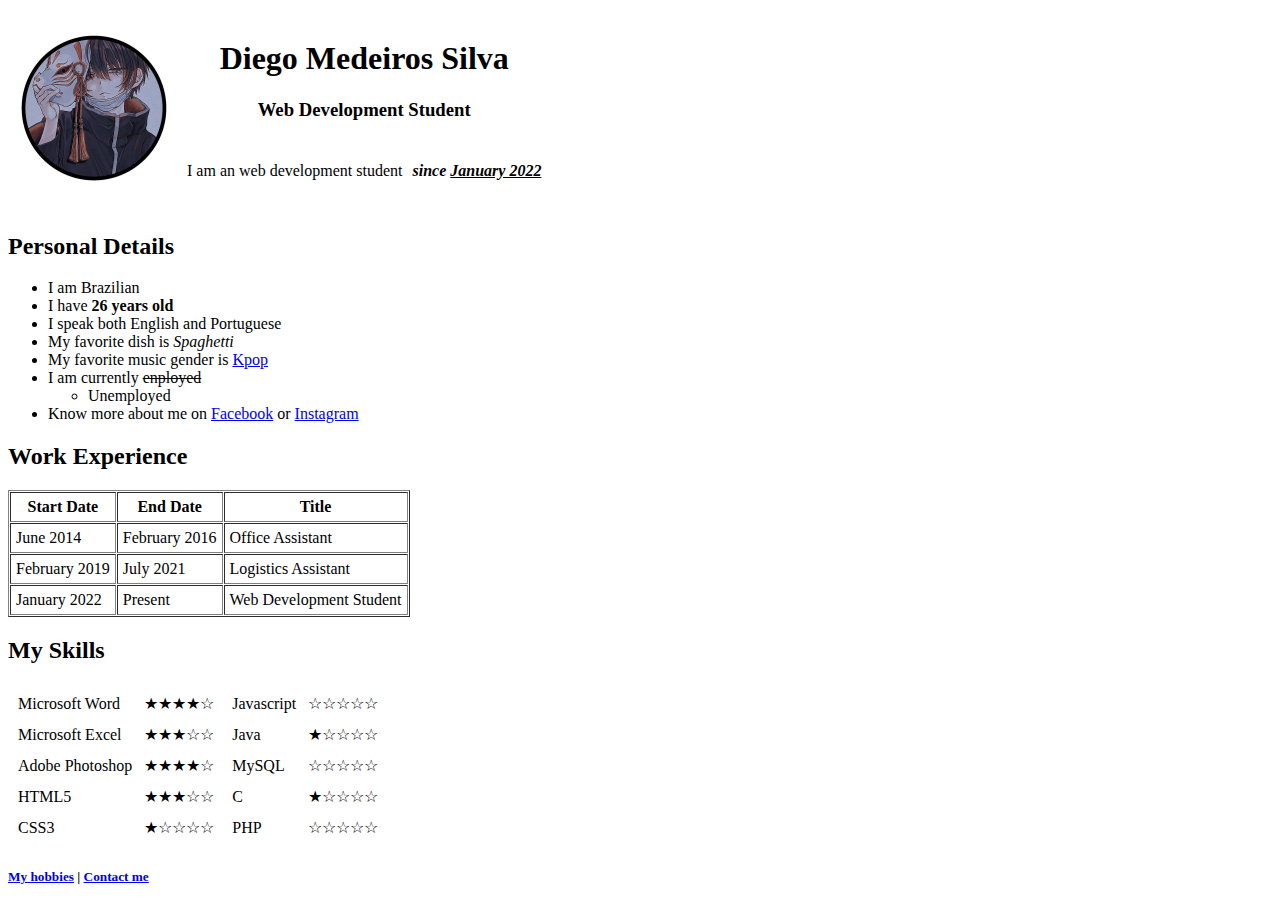
==== index.html @ 02acf8e6 "Add initial cv website files" ====
<!DOCTYPE html>
<html lang="en" dir="ltr">

<head>
  <meta charset="utf-8">
  <title>Diego's Personal Website</title>
  <link rel="icon" href="images/fire.ico">
</head>

<body>
  <table cellspacing="10">
    <tr align="center">
      <td><img src="images/anime-profile-picture.jpg" alt="Diego's Prifile picture" height="150" width="150"></td>
      <td>
        <h1>Diego Medeiros Silva</h1>
        <h3>Web Development Student</h3>
        <table cellpadding="4px">
          <tr>
            <td><p>I am an web development student</p></td>
            <td><p><strong><em> since <u>January 2022</u></em></strong></p></td>
          </tr>
        </table>
      </td>
    </tr>
  </table>
  <h2>Personal Details</h2>
  <ul>
    <li>I am Brazilian</li>
    <li>I have <strong>26 years old</strong></li>
    <li>I speak both English and Portuguese</li>
    <li>My favorite dish is <em>Spaghetti</em></li>
    <li>My favorite music gender is <a href="https://en.wikipedia.org/wiki/K-pop" title="Wikipedia article" target="_blank">Kpop</a></li>
    <li>I am currently <strike>enployed</strike></li>
    <ul>
      <li>Unemployed</li>
    </ul>
    <li>Know more about me on <a href="https://www.facebook.com/m.dieego/" title="My Facebook profile" target="_blank">Facebook</a> or <a href="https://www.instagram.com/diego.unq/" title="My Instagram profile" target="_blank">Instagram</a></li>
  </ul>
  <h2>Work Experience</h2>
  <table cellspacing="1" border="1" cellpadding="5px">
    <tr>
      <th>Start Date</th>
      <th>End Date</th>
      <th>Title</th>
    </tr>
    <tr>
      <td><time datetime="2014-06">June 2014</time></td>
      <td><time datetime="2016-02">February 2016</time></td>
      <td>Office Assistant</td>
    </tr>
    <tr>
      <td><time datetime="2019-02">February 2019</time></td>
      <td><time datetime="2021-07">July 2021</time></td>
      <td>Logistics Assistant</td>
    </tr>
    <tr>
      <td><time datetime="2022-01">January 2022</time></td>
      <td>Present</td>
      <td>Web Development Student</td>
    </tr>
  </table>
  <h2>My Skills</h2>
  <table>
    <tr>
      <td>
        <table cellpadding="5px">
          <tr>
            <td>Microsoft Word</td>
            <td>★★★★☆</td>
          </tr>
          <tr>
            <td>Microsoft Excel</td>
            <td>★★★☆☆</td>
          </tr>
          <tr>
            <td>Adobe Photoshop</td>
            <td>★★★★☆</td>
          </tr>
          <tr>
            <td>HTML5</td>
            <td>★★★☆☆</td>
          </tr>
          <tr>
            <td>CSS3</td>
            <td>★☆☆☆☆</td>
          </tr>
        </table>
      </td>
      <td>
        <table cellpadding="5px">
          <tr>
            <td>Javascript</td>
            <td>☆☆☆☆☆</td>
          </tr>
          <tr>
            <td>Java</td>
            <td>★☆☆☆☆</td>
          </tr>
          <tr>
            <td>MySQL</td>
            <td>☆☆☆☆☆</td>
          </tr>
          <tr>
            <td>C</td>
            <td>★☆☆☆☆</td>
          </tr>
          <tr>
            <td>PHP</td>
            <td>☆☆☆☆☆</td>
          </tr>
        </table>
      </td>
    </tr>
  </table>
  <h5><a href="my-hobbies.html" title="Hobbies" target="_blank">My hobbies</a> | <a href="contact-me.html" title="Contact me" target="_blank">Contact me</a></h5>
</body>

</html>
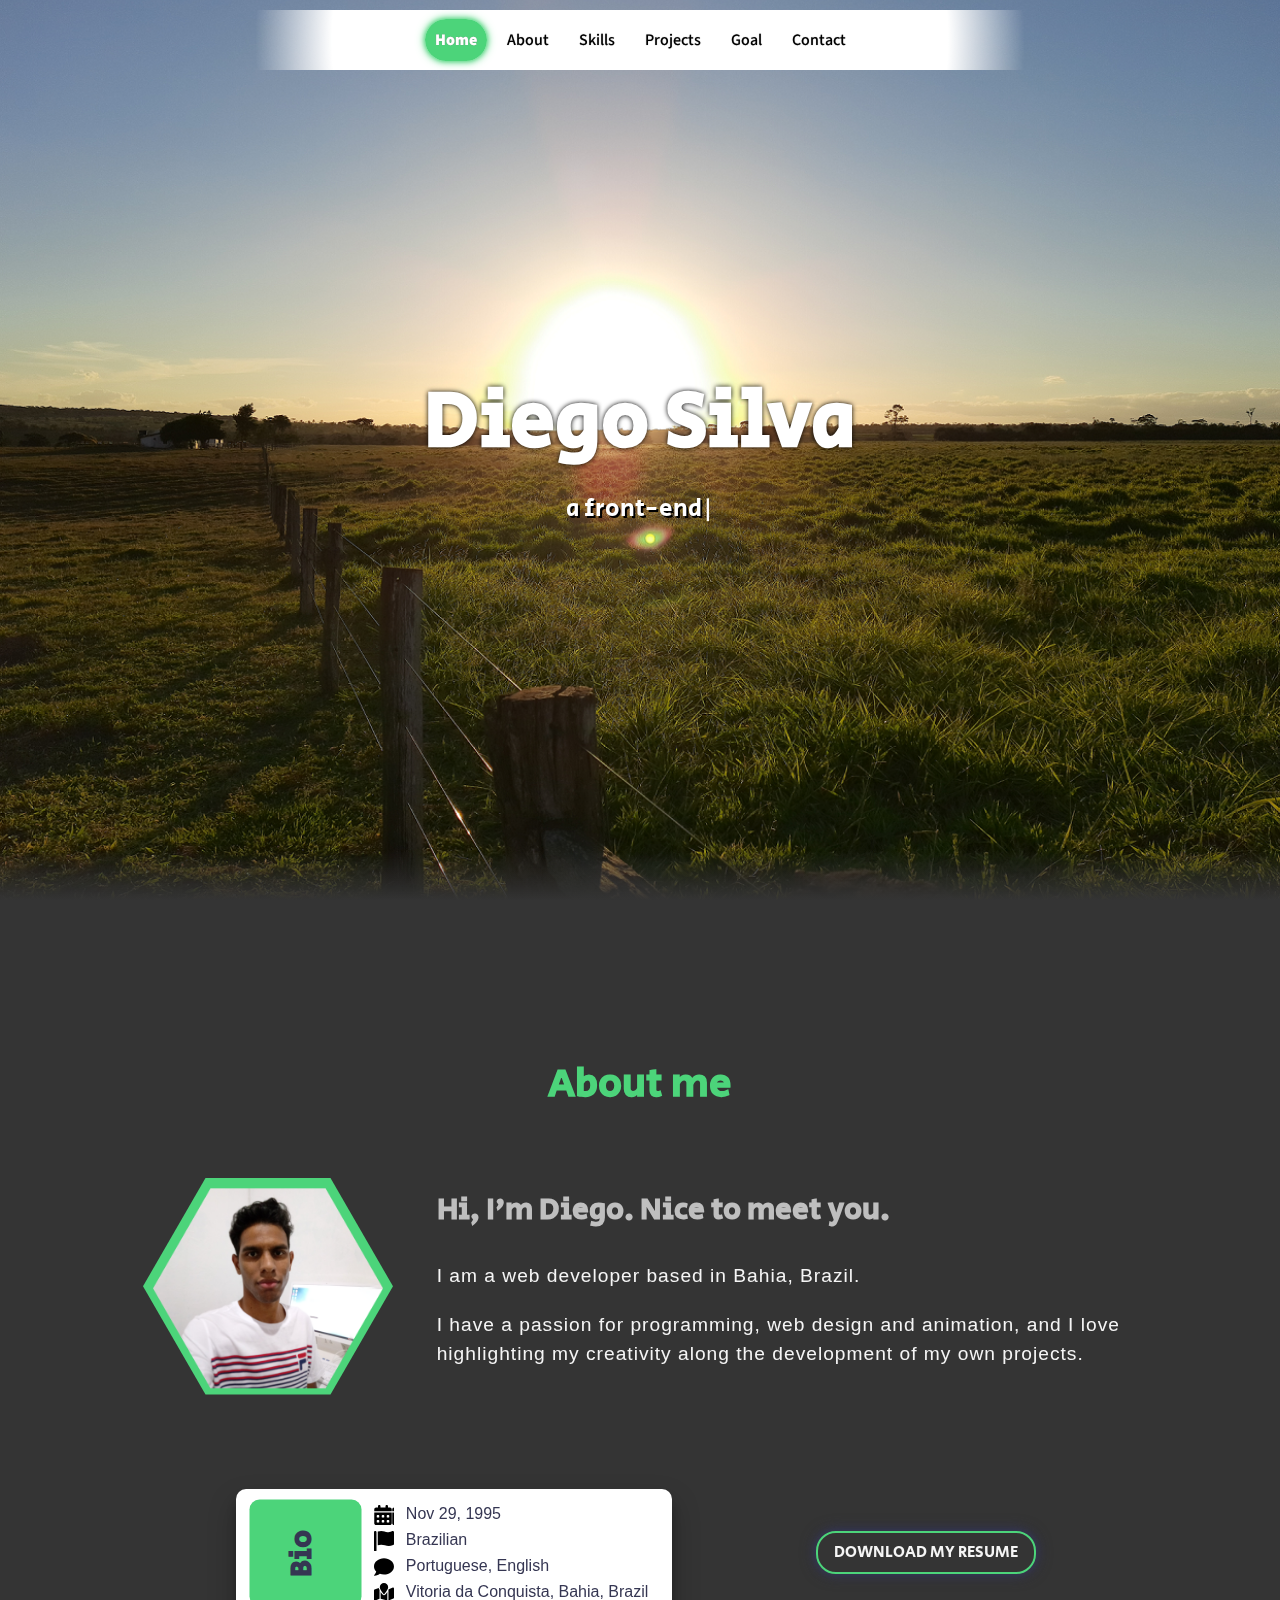
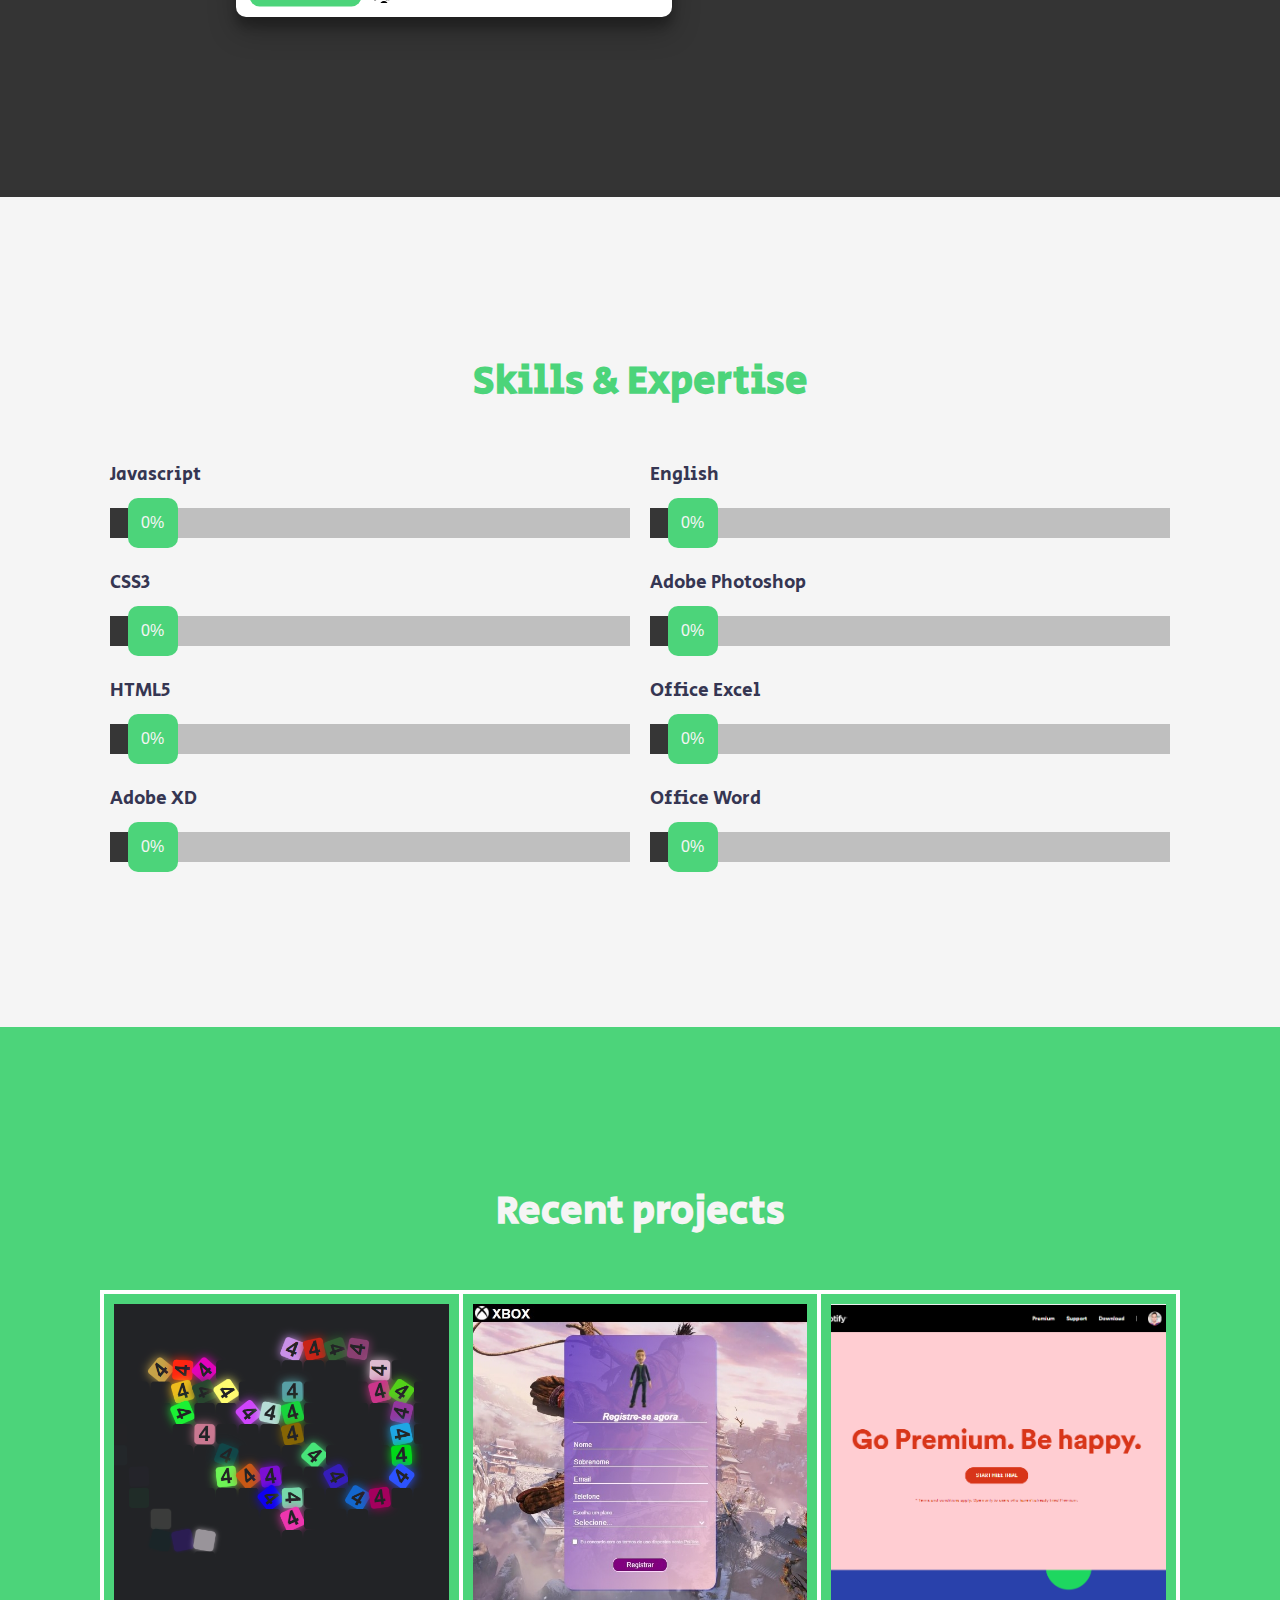
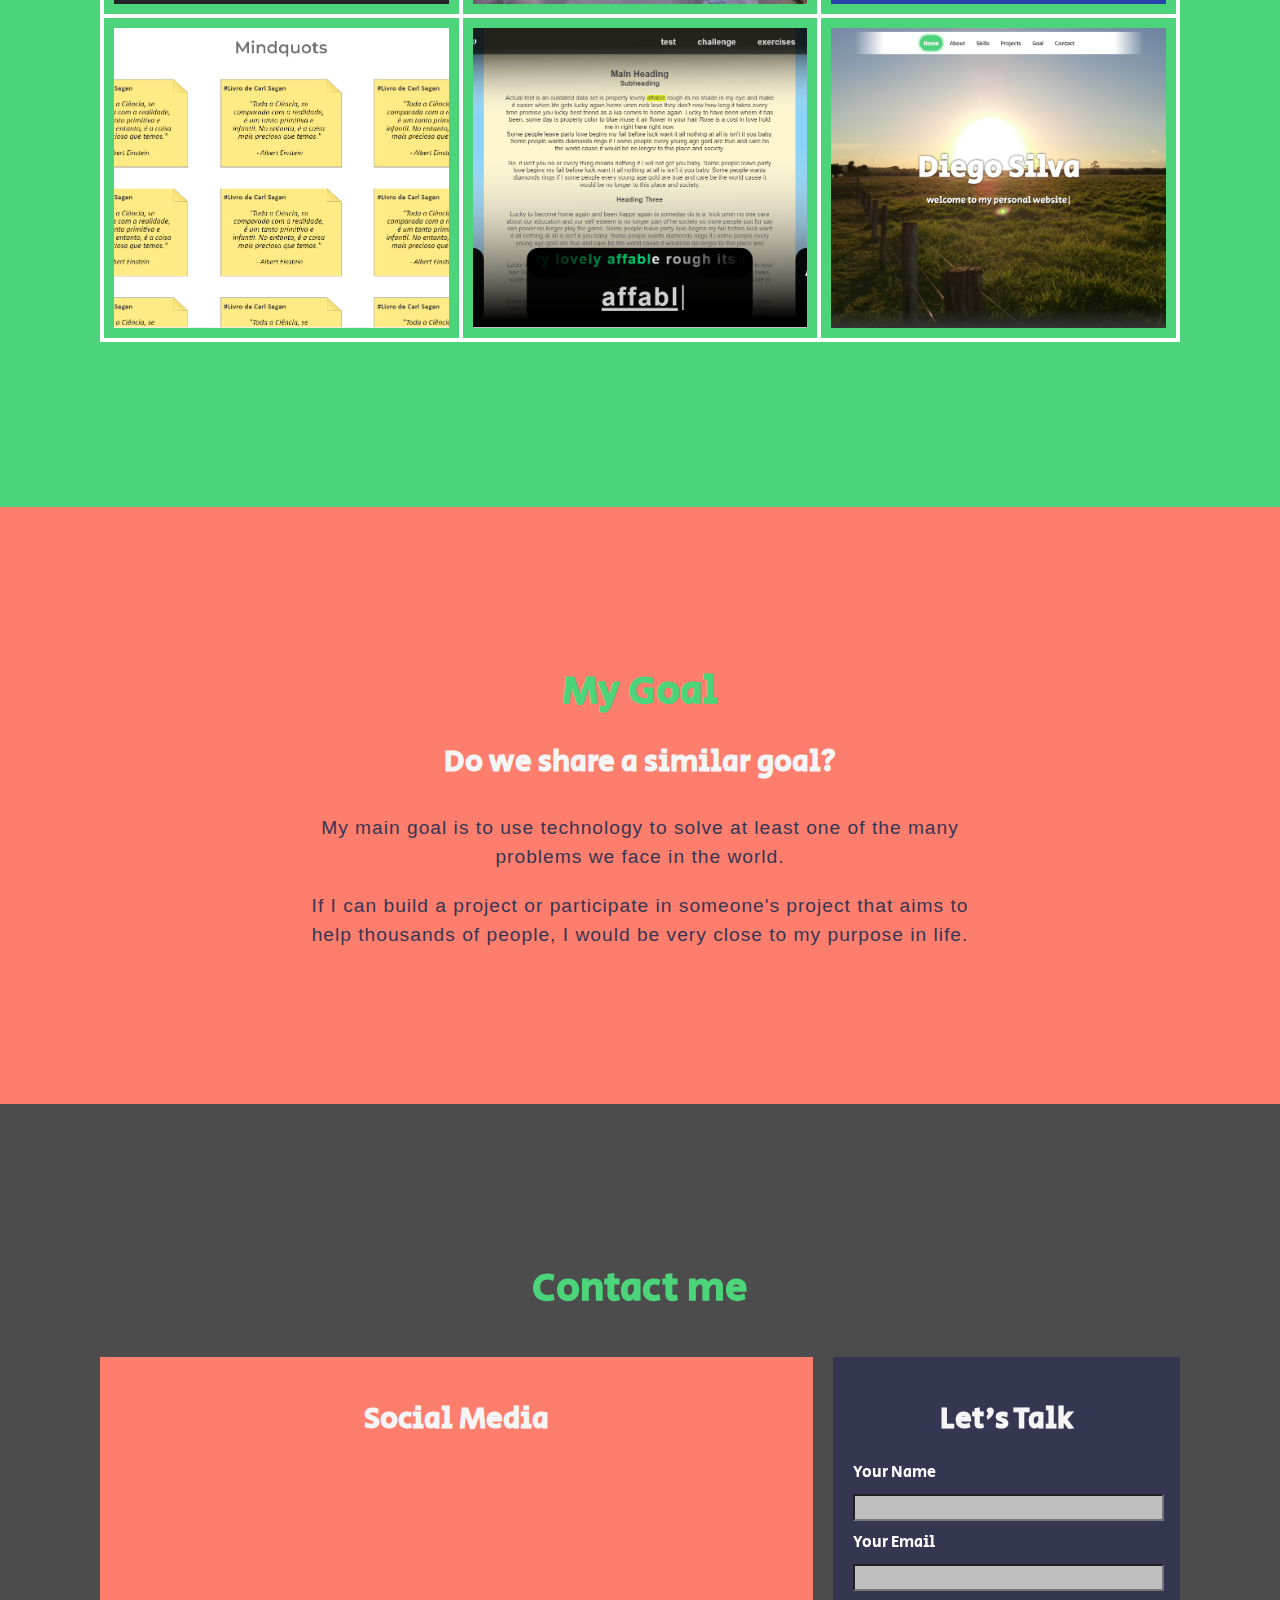
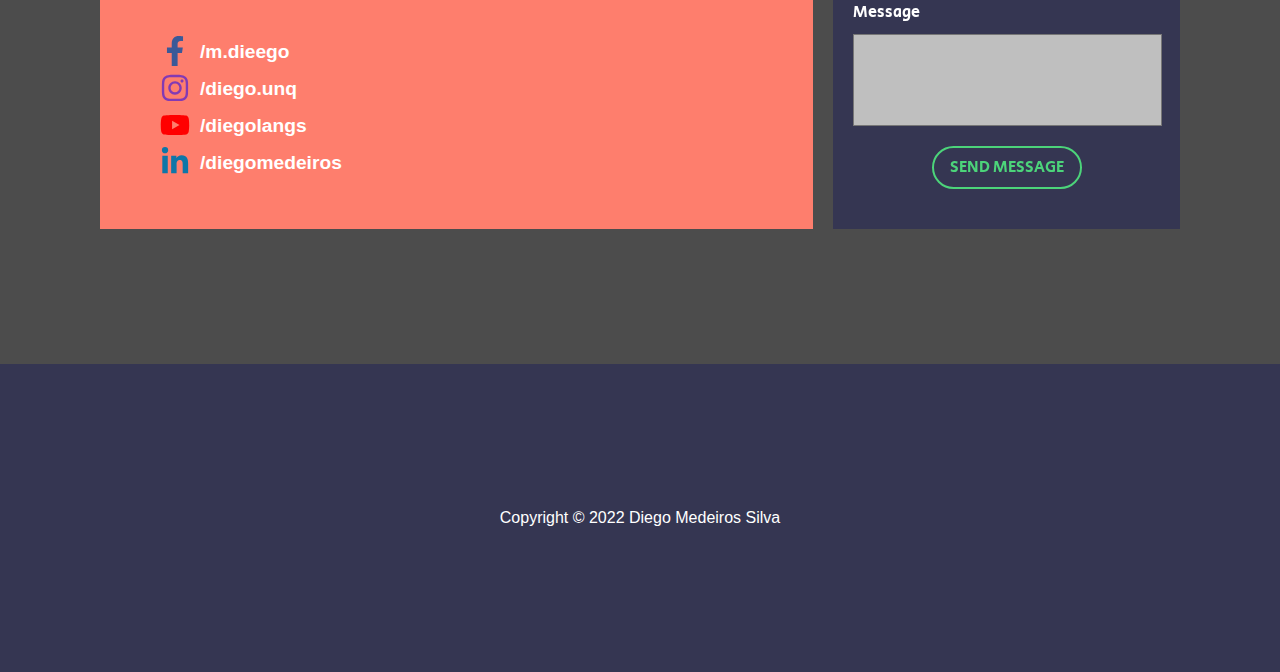
==== commit b0f5911d: "Push modifications to remote" ====
--- a/index.html
+++ b/index.html
@@ -1,118 +1,373 @@
 <!DOCTYPE html>
-<html lang="en" dir="ltr">
+<html lang="en">
 
 <head>
-  <meta charset="utf-8">
-  <title>Diego's Personal Website</title>
-  <link rel="icon" href="images/fire.ico">
+	<meta charset="UTF-8">
+	<meta http-equiv="X-UA-Compatible" content="IE=edge">
+	<meta name="viewport" content="width=device-width, initial-scale=1.0">
+
+	<!-- Google Fonts -->
+	<link rel="preconnect" href="https://fonts.googleapis.com">
+	<link rel="preconnect" href="https://fonts.gstatic.com" crossorigin>
+	<link href="https://fonts.googleapis.com/css2?family=Secular+One&display=swap" rel="stylesheet">
+
+	<!-- Favicon -->
+	<link rel="shortcut icon" href="images/favicon.png" type="icon">
+
+	<!-- CSS -->
+	<link rel="stylesheet" href="css/new-style.css">
+
+	<!-- Javascript -->
+	<script src="./js/new-script.js" defer></script>
+
+	<title>I'm Diego</title>
 </head>
 
 <body>
-  <table cellspacing="10">
-    <tr align="center">
-      <td><img src="images/anime-profile-picture.jpg" alt="Diego's Prifile picture" height="150" width="150"></td>
-      <td>
-        <h1>Diego Medeiros Silva</h1>
-        <h3>Web Development Student</h3>
-        <table cellpadding="4px">
-          <tr>
-            <td><p>I am an web development student</p></td>
-            <td><p><strong><em> since <u>January 2022</u></em></strong></p></td>
-          </tr>
-        </table>
-      </td>
-    </tr>
-  </table>
-  <h2>Personal Details</h2>
-  <ul>
-    <li>I am Brazilian</li>
-    <li>I have <strong>26 years old</strong></li>
-    <li>I speak both English and Portuguese</li>
-    <li>My favorite dish is <em>Spaghetti</em></li>
-    <li>My favorite music gender is <a href="https://en.wikipedia.org/wiki/K-pop" title="Wikipedia article" target="_blank">Kpop</a></li>
-    <li>I am currently <strike>enployed</strike></li>
-    <ul>
-      <li>Unemployed</li>
-    </ul>
-    <li>Know more about me on <a href="https://www.facebook.com/m.dieego/" title="My Facebook profile" target="_blank">Facebook</a> or <a href="https://www.instagram.com/diego.unq/" title="My Instagram profile" target="_blank">Instagram</a></li>
-  </ul>
-  <h2>Work Experience</h2>
-  <table cellspacing="1" border="1" cellpadding="5px">
-    <tr>
-      <th>Start Date</th>
-      <th>End Date</th>
-      <th>Title</th>
-    </tr>
-    <tr>
-      <td><time datetime="2014-06">June 2014</time></td>
-      <td><time datetime="2016-02">February 2016</time></td>
-      <td>Office Assistant</td>
-    </tr>
-    <tr>
-      <td><time datetime="2019-02">February 2019</time></td>
-      <td><time datetime="2021-07">July 2021</time></td>
-      <td>Logistics Assistant</td>
-    </tr>
-    <tr>
-      <td><time datetime="2022-01">January 2022</time></td>
-      <td>Present</td>
-      <td>Web Development Student</td>
-    </tr>
-  </table>
-  <h2>My Skills</h2>
-  <table>
-    <tr>
-      <td>
-        <table cellpadding="5px">
-          <tr>
-            <td>Microsoft Word</td>
-            <td>★★★★☆</td>
-          </tr>
-          <tr>
-            <td>Microsoft Excel</td>
-            <td>★★★☆☆</td>
-          </tr>
-          <tr>
-            <td>Adobe Photoshop</td>
-            <td>★★★★☆</td>
-          </tr>
-          <tr>
-            <td>HTML5</td>
-            <td>★★★☆☆</td>
-          </tr>
-          <tr>
-            <td>CSS3</td>
-            <td>★☆☆☆☆</td>
-          </tr>
-        </table>
-      </td>
-      <td>
-        <table cellpadding="5px">
-          <tr>
-            <td>Javascript</td>
-            <td>☆☆☆☆☆</td>
-          </tr>
-          <tr>
-            <td>Java</td>
-            <td>★☆☆☆☆</td>
-          </tr>
-          <tr>
-            <td>MySQL</td>
-            <td>☆☆☆☆☆</td>
-          </tr>
-          <tr>
-            <td>C</td>
-            <td>★☆☆☆☆</td>
-          </tr>
-          <tr>
-            <td>PHP</td>
-            <td>☆☆☆☆☆</td>
-          </tr>
-        </table>
-      </td>
-    </tr>
-  </table>
-  <h5><a href="my-hobbies.html" title="Hobbies" target="_blank">My hobbies</a> | <a href="contact-me.html" title="Contact me" target="_blank">Contact me</a></h5>
+	<div class="underlay"></div>
+	<div class="hamburger-menu-btns">
+		<svg class="nav-btn nav-btn-open" xmlns="http://www.w3.org/2000/svg" viewBox="0 0 448 512">
+			<path
+				d="M0 96C0 78.33 14.33 64 32 64H416C433.7 64 448 78.33 448 96C448 113.7 433.7 128 416 128H32C14.33 128 0 113.7 0 96zM0 256C0 238.3 14.33 224 32 224H416C433.7 224 448 238.3 448 256C448 273.7 433.7 288 416 288H32C14.33 288 0 273.7 0 256zM416 448H32C14.33 448 0 433.7 0 416C0 398.3 14.33 384 32 384H416C433.7 384 448 398.3 448 416C448 433.7 433.7 448 416 448z" />
+		</svg>
+		<svg class="nav-btn nav-btn-close" xmlns="http://www.w3.org/2000/svg" viewBox="0 0 320 512">
+			<path
+				d="M310.6 361.4c12.5 12.5 12.5 32.75 0 45.25C304.4 412.9 296.2 416 288 416s-16.38-3.125-22.62-9.375L160 301.3L54.63 406.6C48.38 412.9 40.19 416 32 416S15.63 412.9 9.375 406.6c-12.5-12.5-12.5-32.75 0-45.25l105.4-105.4L9.375 150.6c-12.5-12.5-12.5-32.75 0-45.25s32.75-12.5 45.25 0L160 210.8l105.4-105.4c12.5-12.5 32.75-12.5 45.25 0s12.5 32.75 0 45.25l-105.4 105.4L310.6 361.4z" />
+		</svg>
+	</div>
+	<div class="mobile-menu-list">
+
+		<ul class="mobile-navbar-list">
+			<li><a href="#hero">Home</a></li>
+			<li><a href="#about">About</a></li>
+			<li><a href="#skills">Skills</a></li>
+			<li><a href="#projects">Projects</a></li>
+			<li><a href="#goal">Goal</a></li>
+			<li><a href="#contact">Contact</a></li>
+		</ul>
+	</div>
+
+	<!-- HEADER -->
+	<header>
+		<!-- NAVBAR SECTION -->
+		<section class="navbar-section" aria-label="navigation bar">
+
+			<div class="container">
+
+				<nav class="navbar">
+
+					<ul class="list navbar-list">
+						<li><a href="#hero">Home</a></li>
+						<li><a href="#about">About</a></li>
+						<li><a href="#skills">Skills</a></li>
+						<li><a href="#projects">Projects</a></li>
+						<li><a href="#goal">Goal</a></li>
+						<li><a href="#contact">Contact</a></li>
+					</ul>
+
+				</nav>
+
+			</div>
+
+		</section>
+		<!-- end of navbar section -->
+
+
+		<!-- HERO SECTION -->
+		<section id="hero" class="hero-section">
+
+			<div data-ripple="blur-circle" class="ripple"></div>
+
+			<div class="container">
+
+				<div id="hero-content" class="hero-content-animation">
+					<!--<img src="./images/iamdiego.png" alt="Diego's profile picture">-->
+
+					<h1 id="name">Diego Silva</h1>
+					<p id="description" class="cursor"></p>
+				</div>
+
+			</div>
+
+		</section>
+
+	</header>
+
+	<!-- MAIN -->
+	<main>
+
+		<!-- ABOUT-ME SECTION -->
+		<section id="about" class="aboutMe-section">
+
+			<div data-ripple="green-circle" class="ripple"></div>
+
+			<div class="container">
+
+				<article class="aboutMe">
+
+					<h2>About me</h2>
+
+					<div class="block">
+						<div class="polygon">
+							<svg xmlns="http://www.w3.org/2000/svg" viewBox="0 0 397.31 344.08">
+								<g>
+									<polygon
+										points="297.99 0 397.31 172.04 297.99 344.08 99.33 344.08 0 172.04 99.33 0 297.99 0" />
+								</g>
+							</svg>
+							<img src="images/diego-poligon.png" alt="Diego's profile picture">
+						</div>
+
+						<div class="text">
+							<h3>Hi, I'm Diego. Nice to meet you.</h3>
+							<p>I am a web developer based in Bahia, Brazil.</p>
+							<p>I have a passion for programming, web design and animation, and I love highlighting my
+								creativity along the development of my own projects.</p>
+						</div>
+						<section class="bio">
+							<h4>Bio</h4>
+							<ul>
+								<li>Nov 29, 1995</li>
+								<li>Brazilian</li>
+								<li>Portuguese, English</li>
+								<li>Vitoria da Conquista, Bahia, Brazil</li>
+							</ul>
+						</section>
+						<div class="cv">
+							<a href="./resume/CV.docx" download>DOWNLOAD MY RESUME</a>
+						</div>
+					</div>
+				</article>
+			</div>
+
+		</section>
+
+		<!-- SKILLS SECTION -->
+		<section id="skills" class="skills-section">
+			<div class="container">
+				<article class="skills">
+					<h2>Skills & Expertise</h2>
+					<section class="graph">
+						<ul>
+							<li>
+								<label for="js">Javascript</label>
+								<span class="bar"><span class="level" id="js" data-percent="37%"></span></span>
+							</li>
+							<li>
+								<label for="css">CSS3</label>
+								<span class="bar"><span class="level" id="css" data-percent="53%"></span></span>
+							</li>
+							<li>
+								<label for="html">HTML5</label>
+								<span class="bar"><span class="level" id="html" data-percent="81%"></span></span>
+							</li>
+							<li>
+								<label for="xd">Adobe XD</label>
+								<span class="bar"><span class="level" id="xd" data-percent="25%"></span></span>
+							</li>
+						</ul>
+						<ul>
+							<li>
+								<label for="en">English</label>
+								<span class="bar"><span class="level" id="en" data-percent="56%"></span></span>
+							</li>
+							<li>
+								<label for="ps">Adobe Photoshop</label>
+								<span class="bar"><span class="level" id="ps" data-percent="32%"></span></span>
+							</li>
+
+
+							<li>
+								<label for="excel">Office Excel</label>
+								<span class="bar"><span class="level" id="excel" data-percent="29%"></span></span>
+							</li>
+							<li>
+								<label for="word">Office Word</label>
+								<span class="bar"><span class="level" id="word" data-percent="65%"></span></span>
+							</li>
+						</ul>
+					</section>
+				</article>
+			</div>
+		</section>
+
+
+		<!-- PROJECTS SECTION -->
+		<section id="projects" class="projects-section">
+
+			<div class="container">
+
+				<article class="projects">
+					<h2>Recent projects</h2>
+					<div class="all-projects-container">
+						<div id="tiles" class="project-container">
+							<img src="./images/live-tiles.png" alt="">
+							<div class="project-overlay">
+								<h6>Live Tiles</h6>
+								<p>Play around with this display<br><br>Javascript, HTML & CSS</p>
+								<div><a href="#">VIEW PROJECT</a></div>
+							</div>
+						</div>
+						<div id="form" class="project-container">
+							<img src="./images/xbox-form.jpg" alt="">
+							<div class="project-overlay">
+								<h6>Xbox Live Form</h6>
+								<p>A fictional form and the first one that I built
+									<br><br>CSS & HTML
+								</p>
+								<div><a href="https://diegounq.github.io/my-first-form/" target="__blank">VIEW
+										PROJECT</a></div>
+							</div>
+						</div>
+						<div id="spotify" class="project-container">
+							<img src="./images/spotify-clone.png" alt="">
+							<div class="project-overlay">
+								<h6>Spotify Premium</h6>
+								<p>A clone of my favourite musics website<br><br>Javascript, HTML & CSS</p>
+								<span class="project-in-progress">IN PROGRESS</span>
+							</div>
+						</div>
+						<div id="mindquots" class="project-container">
+							<img src="./images/Mindquots.png" alt="">
+							<div class="project-overlay">
+								<h6>Mindquots</h6>
+								<p>Whenever you read a book, stick to your favourite phrases<br><br>Jquery, CSS & HTML
+								</p>
+								<span class="project-in-progress">IN PROGRESS</span>
+							</div>
+						</div>
+						<div id="typiest" class="project-container">
+							<img src="./images/Typiestpro.png" alt="">
+							<div class="project-overlay">
+								<h6>Typiest Pro</h6>
+								<p>An attempt to create my own typing training website<br><br>Node.js, Javascript, CSS &
+									HTML</p>
+								<span class="project-in-progress">IN PROGRESS</span>
+							</div>
+						</div>
+						<div id="personal" class="project-container">
+							<img src="./images/personal-website.png" alt="">
+							<div class="project-overlay">
+								<h6>My Personal Website</h6>
+								<p>This is the project that took me more time to develop<br><br>Typescript, Javascript,
+									SASS, CSS &
+									HTML</p>
+								<span id="prj-done" class="project-in-progress">Done!</span>
+							</div>
+						</div>
+					</div>
+			</div>
+			</div>
+			</article>
+
+			</div>
+
+		</section>
+
+
+		<!-- PURPOSE SECTION -->
+		<section id="goal" class="goal-section">
+
+			<div class="container">
+
+				<article class="goal">
+					<h2>My Goal</h2>
+					<h3>Do we share a similar goal?</h3>
+					<p>My main goal is to use technology to solve at least one of the many problems we face in the
+						world.</p>
+					<p>If I can build a project or participate in someone's project that aims to help thousands of
+						people, I would be very close to my purpose in life.</p>
+				</article>
+
+			</div>
+
+		</section>
+
+
+		<!-- CONTACT SECTION -->
+		<section id="contact" class="contact-section">
+
+			<div class="container">
+				<header>
+					<h2>Contact me</h2>
+				</header>
+
+				<article class="socialMedia">
+
+					<h3>Social Media</h3>
+					<ul>
+						<li id="facebook">
+
+							<svg xmlns="http://www.w3.org/2000/svg" viewBox="0 0 320 512">
+								<path
+									d="M279.14 288l14.22-92.66h-88.91v-60.13c0-25.35 12.42-50.06 52.24-50.06h40.42V6.26S260.43 0 225.36 0c-73.22 0-121.08 44.38-121.08 124.72v70.62H22.89V288h81.39v224h100.17V288z" />
+							</svg>
+
+							<a target="_blank" href="https://www.facebook.com/m.dieego/">/m.dieego</a>
+						</li>
+
+						<li id="instagram">
+
+							<svg xmlns="http://www.w3.org/2000/svg" viewBox="0 0 448 512">
+								<path
+									d="M224.1 141c-63.6 0-114.9 51.3-114.9 114.9s51.3 114.9 114.9 114.9S339 319.5 339 255.9 287.7 141 224.1 141zm0 189.6c-41.1 0-74.7-33.5-74.7-74.7s33.5-74.7 74.7-74.7 74.7 33.5 74.7 74.7-33.6 74.7-74.7 74.7zm146.4-194.3c0 14.9-12 26.8-26.8 26.8-14.9 0-26.8-12-26.8-26.8s12-26.8 26.8-26.8 26.8 12 26.8 26.8zm76.1 27.2c-1.7-35.9-9.9-67.7-36.2-93.9-26.2-26.2-58-34.4-93.9-36.2-37-2.1-147.9-2.1-184.9 0-35.8 1.7-67.6 9.9-93.9 36.1s-34.4 58-36.2 93.9c-2.1 37-2.1 147.9 0 184.9 1.7 35.9 9.9 67.7 36.2 93.9s58 34.4 93.9 36.2c37 2.1 147.9 2.1 184.9 0 35.9-1.7 67.7-9.9 93.9-36.2 26.2-26.2 34.4-58 36.2-93.9 2.1-37 2.1-147.8 0-184.8zM398.8 388c-7.8 19.6-22.9 34.7-42.6 42.6-29.5 11.7-99.5 9-132.1 9s-102.7 2.6-132.1-9c-19.6-7.8-34.7-22.9-42.6-42.6-11.7-29.5-9-99.5-9-132.1s-2.6-102.7 9-132.1c7.8-19.6 22.9-34.7 42.6-42.6 29.5-11.7 99.5-9 132.1-9s102.7-2.6 132.1 9c19.6 7.8 34.7 22.9 42.6 42.6 11.7 29.5 9 99.5 9 132.1s2.7 102.7-9 132.1z" />
+							</svg>
+
+							<a target="_blank" href="https://www.instagram.com/diego.unq/">/diego.unq</a>
+						</li>
+
+
+						<li id="youtube">
+
+							<svg xmlns="http://www.w3.org/2000/svg" viewBox="0 0 576 512">
+								<path
+									d="M549.655 124.083c-6.281-23.65-24.787-42.276-48.284-48.597C458.781 64 288 64 288 64S117.22 64 74.629 75.486c-23.497 6.322-42.003 24.947-48.284 48.597-11.412 42.867-11.412 132.305-11.412 132.305s0 89.438 11.412 132.305c6.281 23.65 24.787 41.5 48.284 47.821C117.22 448 288 448 288 448s170.78 0 213.371-11.486c23.497-6.321 42.003-24.171 48.284-47.821 11.412-42.867 11.412-132.305 11.412-132.305s0-89.438-11.412-132.305zm-317.51 213.508V175.185l142.739 81.205-142.739 81.201z" />
+							</svg>
+
+							<a target="_blank"
+								href="https://www.youtube.com/channel/UCTZ-0XWu05vMoDP-rpI8HTg">/diegolangs</a>
+						</li>
+
+						<li id="linkedin">
+
+							<svg xmlns="http://www.w3.org/2000/svg" viewBox="0 0 448 512">
+								<path
+									d="M100.28 448H7.4V148.9h92.88zM53.79 108.1C24.09 108.1 0 83.5 0 53.8a53.79 53.79 0 0 1 107.58 0c0 29.7-24.1 54.3-53.79 54.3zM447.9 448h-92.68V302.4c0-34.7-.7-79.2-48.29-79.2-48.29 0-55.69 37.7-55.69 76.7V448h-92.78V148.9h89.08v40.8h1.3c12.4-23.5 42.69-48.3 87.88-48.3 94 0 111.28 61.9 111.28 142.3V448z" />
+							</svg>
+
+							<a target="_blank"
+								href="https://www.linkedin.com/in/diego-medeiros-silva-868b1b202">/diegomedeiros</a>
+						</li>
+					</ul>
+
+				</article>
+
+				<aside class="emailMe">
+
+					<h3>Let's Talk</h3>
+					<form action="">
+						<label for="name">Your Name</label>
+						<input id="name" type="text" required>
+						<label for="email">Your Email</label>
+						<input id="email" type="email" required>
+						<label for="message">Message</label>
+						<textarea id="message" name="message" required></textarea>
+						<input id="send" class="button" type="submit" value="SEND MESSAGE">
+					</form>
+
+				</aside>
+
+			</div>
+
+		</section>
+
+	</main>
+
+
+	<!-- FOOTER -->
+	<footer>
+		<p>Copyright &copy; 2022 Diego Medeiros Silva</p>
+	</footer>
 </body>
 
-</html>
+</html>--- a/css/new-style.css
+++ b/css/new-style.css
@@ -0,0 +1,1029 @@
+@import url('https://fonts.googleapis.com/css2?family=Allison&family=Source+Sans+Pro&display=swap" rel="stylesheet');
+
+:root {
+    /* COLORS */
+    --section-1: #343434;
+    --light-section-clr: #fff;
+    --dark-section-clr: #353652;
+    --primary-custom-clr: #4cd47a;
+    --primary-variant-clr: #FE7E6D;
+    --subhead-light-clr: #bfbfbf;
+    --subhead-dark-clr: color: rgb(80,80,80);
+    --text-light-clr: #f5f5f5;
+    --cursor-colored: white;
+    /* SKILLS PERCENTAGES */
+    --english: 50%;
+    --javascript: 20%;
+    --css: 60%;
+    --html: 80%;
+    --photoshop: 13%;
+    --ex-design: 13%;
+    --excel: 13%;
+    --word: 75%;
+}
+
+* {
+    margin: 0;
+    padding: 0;
+    font-family: Arial, Helvetica, sans-serif;
+    text-decoration: none;
+    list-style-type: none;
+    scroll-behavior: smooth;
+}
+
+/* Hide scrollbar for Chrome, Safari and Opera */
+html::-webkit-scrollbar {
+  display: none;
+}
+
+/* Hide scrollbar for IE, Edge and Firefox */
+html {
+  -ms-overflow-style: none;  /* IE and Edge */
+  scrollbar-width: none;  /* Firefox */
+}
+
+
+body {
+    position: relative;
+}
+
+p {
+    margin: 10px 0;
+}
+
+.container {
+    max-width: 1080px;
+    width: 90vw;
+    margin: 0 auto;
+}
+
+.icon {
+    width: 50px;
+    height: 50px;
+}
+
+/* VÍDEO DE FUNDO DA PRIMEIRA SEÇÃO */
+.background-fill {
+    display: none;
+    position: fixed;
+    top: 0;
+    left: 0;
+    width: 100%;
+    height: 100vh;
+    object-fit: cover;
+    z-index: -1;
+    pointer-events: none;
+    opacity: 0.1;
+    transition: 1000ms;
+}
+
+.underlay {
+    position: fixed;
+    top: 0;
+    left: 0;
+    height: 100vh;
+    width: 100%;
+    background-position: center;
+    background-size: cover;
+    transform: scale(1.1);
+    z-index: -2;
+}
+
+/* HIDE MOBILE BUTTONS AND MENU */
+.mobile-menu-list {
+    display: none;
+}
+
+.hamburger-menu-btns {
+    display: none;
+}
+
+/* NAVBAR */
+.navbar-section {
+    top: 10px;
+    display: flex;
+    align-items: center;
+    background-image: radial-gradient(circle at 50%, white 20% 80%, transparent);
+    position: fixed;
+    top: 0;
+    width: 60%;
+    height: 60px;
+    left: 50%;
+    transform: translateX(-50%);
+    z-index: 9999;
+    transition: width 500ms ease-in-out;
+}
+
+.navbar-section .container .navbar .hamburger-menu {
+    display: none;
+}
+
+.navbar-list {
+    display: flex;
+    justify-content: center;
+    align-items: center;
+}
+
+.navbar-list a {
+    padding: 10px 10px;
+    margin: 5px;
+    color: black;
+    font-family: 'Source Sans Pro', sans-serif;
+    font-weight: 500;
+    border-radius: 50px;
+    text-shadow: 0 0 1px rgb(130,130,130);
+    -webkit-user-drag: none;
+    -webkit-user-select: none;
+    user-select: none;
+}
+
+.navbar-list a:hover {
+    color: white;
+    background-color: var(--primary-custom-clr);
+    box-shadow: 0 0 5px var(--primary-custom-clr),
+    0 0 10px var(--primary-custom-clr);
+}
+
+.navbar-list .active-nav {
+    color: white;
+    background-color: var(--primary-custom-clr);
+    font-weight: 900;
+    box-shadow: 0 0 5px var(--primary-custom-clr),
+    0 0 10px var(--primary-custom-clr);
+}
+
+/* HERO SECTION */
+.hero-section {
+    position: relative;
+    text-align: center;
+    height: 100vh;
+    width: 100%;
+    color: white;
+    z-index: 1;
+    overflow: hidden;
+}
+
+
+.hero-section::before {
+    content: '';
+    position: absolute;
+    bottom: 0;
+    left: 0;
+    height: 50px;
+    width: 100%;
+    background: linear-gradient(to top, var(--section-1), transparent);
+}
+
+
+#hero-content {
+    padding: 5vh;
+    margin-top: 0;
+    top: 50%;
+    left: 50%;
+    transform: translate(-50%, -50%);
+    width: auto;
+    height: auto;
+    position: absolute;
+    /*background-image: radial-gradient(circle at 50%, white 30%, transparent);
+    border-radius: 150px;*/
+    z-index: 2;
+}
+
+.hero-section h1 {
+    /*font-family: 'Allison', cursive;*/
+    font-family: 'Secular One', sans-serif;
+    font-size: 80px;
+    text-shadow: 0 0 5px black;
+    z-index: 2;
+}
+
+.hero-section p {
+    position: relative;
+    left: 50%;
+    width: 100%;
+    transform: translateX(-50%);
+    font-family: 'Secular One', sans-serif;
+    font-size: 1.5rem;
+    text-shadow: 2px 2px black;
+}
+.hero-section p::after {
+    content: '|';
+    color: var(--cursor-colored);
+    text-shadow: 0 0 0 rgba(0,0,0,0);
+}
+
+/* ABOUT ME SECTION */
+.aboutMe-section {
+    position: relative;
+    height: auto;
+    width: 100%;
+    background-color: var(--section-1);
+    color: rgb(22, 22, 22);
+    text-align: center;
+    z-index: 2;
+    transition: 500ms;
+    padding: 15vh 0;
+    overflow: hidden;
+}
+
+.ripple {
+    position: absolute;
+    top: 0;
+    left: 0;
+    width: 100%;
+    height: 100%;
+    z-index: 3;
+}
+
+.green-circle, .blur-circle {
+    pointer-events: none;
+    position: absolute;
+    width: 150px;
+    height: 150px;
+    background-color: var(--primary-custom-clr);
+    border-radius: 50%;
+    transform: translate(-50%, -50%) scale(0);
+    opacity: 1;
+    animation: scale 500ms ease-out;
+}
+
+.blur-circle {
+    /*background-image: rgba(0,0,0,0.4);*/
+    background-image: radial-gradient(circle at center, rgb(221, 68, 195), rgb(141, 63, 219), dodgerblue, rgb(30, 236, 30), gold, tomato);
+    background-color: unset;
+    filter: blur(8px);
+    -webkit-filter: blur(8px);
+}
+
+.light-circle {
+    background-color: red;
+}
+
+@keyframes scale {
+    to {
+        transform: translate(-50%, -50%) scale(2);
+        opacity: 0;
+    }
+}
+
+.aboutMe {
+    display: block;
+    padding: 0;
+}
+
+.block {
+    flex-wrap: wrap;
+    display: flex;
+    align-items:center;
+    justify-content: space-evenly;
+    padding: 5rem auto;
+}
+
+/* before flex, was flex basis of 800px */
+.text {
+    flex: 1 1 800px;
+    text-align: left;
+    max-width: 700px;
+    color: var(--text-light-clr);
+}
+
+.aboutMe h2 {
+    display: inline-block;
+    top: 0;
+    padding: 20px;
+    font-family: 'Secular One', sans-serif;
+    font-size: 40px;
+    color: var(--primary-custom-clr);
+}
+
+.text h3, .goal-section h3, .contact-section h3 {
+    margin-bottom: 30px;
+    font-family: 'Secular One', sans-serif;
+    font-size: 30px;
+    color: var(--subhead-light-clr);
+}
+
+.text p, .goal-section p {
+    font-size: 1.2em;
+    letter-spacing: 1px;
+    line-height: 1.5;
+    margin: 20px auto;
+    font-weight: 500;
+}
+
+.polygon {
+    position: relative;
+    width: 30vw;
+    max-width: 250px;
+    fill: var(--primary-custom-clr);
+    transition: 200ms;
+    margin: 5vh 0 ;
+    z-index: 4;
+}
+
+.polygon img {
+    top: 50%;
+    left: 50%;
+    transform: translate(-50%, -50%);
+    box-sizing: border-box;
+    padding: 10px;
+    position: absolute;
+    height: auto;
+    max-width: 100%;
+    min-width: 200px;
+    transition: 500ms;
+    -webkit-user-drag: none;
+
+}
+
+.polygon img:hover {
+    transform: translate(-50%, -50%) scale(1.1);
+}
+
+.bio {
+    padding: 0.5em 1em;
+    display: flex;
+    position: relative;
+    margin: 5vh 0;
+    padding-right: 0.5em;
+    box-shadow: 0 14px 28px rgba(0,0,0,0.25), 0 10px 10px rgba(0,0,0,0.22);
+    transition: 500ms;
+    z-index: 3;
+    background-color: var(--light-section-clr);
+    border-radius: 10px;
+}
+
+.bio h4 {
+    box-sizing: border-box;
+    display: block;
+    border-radius: 10px;
+    margin-right: 0.5em;
+    padding: 1em;
+    font-family: 'Secular One', sans-serif;
+    font-size: 30px;
+    background-color: var(--primary-custom-clr);
+    /*
+    color: var(--text-light-clr);
+    */
+    color: var(--dark-section-clr);
+    transform: rotate(-90deg);
+    pointer-events: none;
+    user-select: none;
+}
+
+.cv {
+    padding: 0;
+    margin: 0;
+    padding: 0.5em;
+    position: relative;
+    z-index: 4;
+}
+
+.cv a {
+    box-sizing: border-box;
+    display: block;
+    padding: 0.5em;
+    font-family: 'Secular One', sans-serif;
+    font-size: 100%;
+    border: 2px solid var(--primary-custom-clr);
+    border-radius: 20px;
+    box-shadow: 0 0 5px var(--dark-section-clr),
+    0 0 10px var(--dark-section-clr),
+    0 0 15px var(--dark-section-clr);
+    transition: all 500ms;
+    -webkit-user-drag: none;
+    padding: 0.5em 1em;
+}
+
+.cv a {
+    color: var(--text-light-clr);
+}
+
+.cv a:hover {
+    background-color: var(--primary-custom-clr);
+}
+
+.bio:hover {
+    transform: scale(1.05);
+}
+
+.bio ul {
+    text-align: left;
+    pointer-events: none;
+}
+
+.bio ul li {
+    position: relative;
+    margin: 0.5em auto;
+    margin-right: 1em;
+    margin-left: 2em;
+    text-align: left;
+    /*
+    color: var(--text-light-clr);
+    */
+    color: var(--dark-section-clr);
+    user-select: none;
+}
+
+.bio ul li::before {
+    content: '';
+    left: -2em;
+    position: absolute;
+    width: 20px;
+    height: 20px;
+    /*
+    background-color: var(--text-light-clr);
+    */
+    background-size: contain;
+    margin-right: 0.5em;
+}
+
+.bio ul li:nth-child(1)::before {
+    /*
+    -webkit-mask-image: url(../icons/calendar-days-solid.svg);
+    mask-image: url(../icons/calendar-solid.svg);
+    */
+    background-image: url('../icons/calendar-days-solid.svg')
+}
+
+.bio ul li:nth-child(2)::before {
+    /*
+    -webkit-mask-image: url(../icons/flag-solid.svg);
+    mask-image: url(../icons/flag-solid.svg);
+    */
+    background-image: url(../icons/flag-solid.svg);
+}
+
+.bio ul li:nth-child(3)::before {
+    /*
+    -webkit-mask-image: url(../icons/comment-solid.svg);
+    mask-image: url(../icons/comment-solid.svg);
+    */
+    background-image: url(../icons/comment-solid.svg);
+}
+
+.bio ul li:nth-child(4)::before {
+    /*
+    -webkit-mask-image: url(../icons/map-location-solid.svg);
+    mask-image: url(../icons/map-location-solid.svg);
+    */
+    background-image: url(../icons/map-location-solid.svg);
+}
+
+.skills-section {
+    background-color: var(--text-light-clr);
+    padding: 15vh 0;
+    width: 100%;
+}
+
+.graph {
+    display: flex;
+    flex-wrap: wrap;
+    justify-content: space-between;
+}
+
+.graph ul {
+    flex: 1 1 400px;
+    margin: 0 10px;
+    box-sizing: border-box;
+}
+
+.graph ul li {
+    margin: 30px 0;
+}
+
+.graph ul li label {
+    display: block;
+    font-family: 'Secular One', sans-serif;
+    margin-bottom: 20px;
+    font-size: 1.2em;
+    color: var(--dark-section-clr);
+}
+
+.bar {
+    display: block;
+    height: 30px;
+    width: 100%;
+    background-color: var(--subhead-light-clr);
+    position: relative;
+}
+
+.square-percent {
+    display: flex;
+    justify-content: center;
+    align-items: center;
+    text-align: center;
+    color: var(--text-light-clr);
+    position: absolute;
+    border-radius: 10px;
+    width: 50px;
+    height: 50px;
+    right: 0;
+    top: 50%;
+    transform: translateY(-50%);
+    background-color: var(--primary-custom-clr);
+}
+
+.graph ul li .level {
+    bottom: 0;
+    position: absolute;
+    width: 13%;
+    height: 100%;
+    background-color: #363636;
+    transition: 1000ms;
+}
+
+/* WORK SECTION */
+.projects-section {
+    position: relative;
+    padding: 15vh 0;
+    width: 100%;
+    background-color: var(--primary-custom-clr);
+    color: white;
+    text-align: center;
+    z-index: 2;
+}
+
+.skills {
+    width: 100%;
+    display: block;
+}
+
+.skills-section .skills h2, #projects .projects h2, .goal-section h2, .contact-section h2 {
+    margin: 0;
+    top: 0;
+    width: auto;
+    text-align: center;
+    padding: 20px;
+    font-family: 'Secular One', sans-serif;
+    font-size: 40px;
+    color: var(--primary-custom-clr);
+}
+
+#projects .projects h2 {
+    color: var(--text-light-clr);
+}
+
+.all-projects-container {
+    position: relative;
+    display: flex;
+    flex-wrap: wrap;
+    margin: 30px 0;
+    overflow: visible;
+    border: 2px solid var(--light-section-clr);
+    box-sizing: border-box;
+}
+
+.project-container {
+    position: relative;
+    flex: 1 1 300px;
+    min-height: 300px;
+    padding: 10px;
+    overflow: hidden;
+    border: 2px solid var(--light-section-clr);
+    z-index: 40;
+}
+
+.project-container img {
+    max-width: 100%;
+    height: 100%;
+    display: block;
+    object-fit: cover;
+    transition: 500ms;
+}
+
+.project-container:hover img {
+    transform: scale(1.2);
+}
+
+.project-container:hover .project-overlay, .project-overlay.active-project {
+    height: 100%;
+}
+
+.project-overlay {
+    display: flex;
+    flex-direction: column;
+    align-items: center;
+    justify-content: space-between;
+    position: absolute;
+    bottom: 0;
+    left: 0;
+    background-color: rgba(0,0,0,0.7);
+    width: 100%;
+    height: 0%;
+    transition: 500ms;
+}
+
+.project-overlay div {
+    background-color: var(--dark-section-clr);
+    width: 100%;
+    box-shadow: 0 0 5px var(--dark-section-clr),
+    0 0 10px var(--dark-section-clr),
+    0 0 15px var(--dark-section-clr);
+}
+
+.project-in-progress {
+    display: inline-block;
+    color: white;
+    background-color: var(--primary-variant-clr);
+    font-family: 'Secular One', sans-serif;
+    font-size: 1.5em;
+    padding: 0.5em;
+    width: 100%;
+    box-shadow: 0 0 5px var(--primary-variant-clr),
+    0 0 10px var(--primary-variant-clr),
+    0 0 15px var(--primary-variant-clr);
+}
+
+.project-in-progress#prj-done{
+    background-color: var(--primary-custom-clr);
+    box-shadow: 0 0 5px var(--primary-custom-clr),
+    0 0 10px var(--primary-custom-clr),
+    0 0 15px var(--primary-custom-clr);
+}
+
+.project-overlay div a {
+    display: inline-block;
+    box-sizing: border-box;
+    color: var(--text-light-clr);
+    border: 2px solid var(--text-light-clr);
+    border-radius: 20px;
+    font-family: 'Secular One', sans-serif;
+    font-size: 100%;
+    margin: 10px;
+    transition: all 500ms;
+    -webkit-user-drag: none;
+    padding: 0.6em 1em;
+}
+
+.project-container .project-overlay div a:hover  {
+    background-color: var(--primary-custom-clr);
+    color: var(--text-light-clr);
+}
+
+.project-overlay p {
+    text-align: center;
+    font-family: 'Secular One', sans-serif;
+    font-size: 1.2em;
+    color: var(--text-light-clr);
+    padding: 10px;
+}
+
+.project-overlay h6 {
+    text-align: center;
+    font-family: 'Secular One', sans-serif;
+    font-size: 1.6em;
+    color: var(--text-light-clr);
+    text-shadow: 0 0 2px var(--text-light-clr);
+    height: 100%;
+    margin-top: 10px;
+    padding: 10px;
+}
+
+.goal-section {
+    position: relative;
+    padding: 15vh 0;
+    width: 100%;
+    background-color: var(--primary-variant-clr);
+    color: white;
+    text-align: center;
+    z-index: 2;
+}
+
+.goal-section h3 {
+    color: var(--text-light-clr);
+}
+
+.goal-section p {
+    color: var(--dark-section-clr);
+    font-size: 1.2em;
+    font-weight: 500;
+    margin: 20px auto;
+    line-height: 1.5;
+    max-width: 700px;
+}
+
+.contact-section {
+    position: relative;
+    padding: 15vh 0;
+    width: 100%;
+    background-color: rgba(0,0,0,0.7);
+    color: white;
+    text-align: center;
+    z-index: 2;
+}
+
+.contact-section .container{
+    display: grid;
+    width: 100%;
+    grid-template-columns: repeat(3, 1fr);
+    grid-gap: 20px;
+}
+
+.contact-section .container header {
+    grid-column: 1/4;
+}
+
+.contact-section h3 {
+    color: var(--text-light-clr);
+    margin: 20px auto;
+}
+
+.socialMedia {
+    display: flex;
+    flex-direction: column;
+    justify-content: space-between;
+    grid-column: 1/3;
+    position: relative;
+    background-color: var(--primary-variant-clr);
+    color: white;
+    text-align: center;
+    padding: 20px;
+}
+
+.socialMedia ul {
+    text-align: left;
+    margin: 20px 40px;
+}
+
+.socialMedia ul li {
+    width: 100%;
+    position: relative;
+    margin-bottom: 15px;
+}
+
+.socialMedia ul li svg {
+    position: absolute;
+    width: 30px;
+    height: 30px;
+    left: 0;
+    bottom: -3px;
+}
+
+.socialMedia ul li a {
+    text-decoration: none;
+    color: var(--light-section-clr);
+    font-size: 1.2em;
+    font-weight: 900;
+    margin: 0 40px;
+}
+
+.socialMedia ul li a:hover {
+    color: var(--primary-custom-clr);
+}
+
+.emailMe textarea {
+    resize: none;
+    height: 10vh;
+    font-size: 1em;
+    outline: none;
+    background-color: var(--subhead-light-clr);
+}
+
+#facebook svg {
+    fill: #3b5998;
+}
+
+#instagram svg {
+    fill: #833AB4;
+}
+
+#youtube svg {
+    fill: red;
+}
+
+#linkedin svg {
+    fill: #0e76a8;
+}
+
+.emailMe {
+    grid-column: 3/4;
+    position: relative;
+    background-color: var(--dark-section-clr);
+    color: white;
+    padding: 20px;
+}
+
+.emailMe form label {
+    display: block;
+    text-align: left;
+    font-family: 'Secular One', sans-serif;
+    font-size: 100%;
+    margin: 10px 0;
+}
+
+.emailMe input:not(#send), .emailMe textarea {
+    display: block;
+    width: 100%;
+}
+
+.emailMe input:not(#send) {
+    font-size: 1em;
+    padding-top: 5px;
+    outline-style: none;
+    background-color: var(--subhead-light-clr);
+}
+
+#send {
+    background-color: transparent;
+    color: var(--primary-custom-clr);
+    font-family: 'Secular One', sans-serif;
+    font-size: 1em;
+    border: 2px solid var(--primary-custom-clr);
+    border-radius: 25px;
+    padding: 0.5em 1em;
+    margin: 20px;
+    transition: 500ms;
+    cursor: pointer;
+}
+
+#send:hover {
+    background-color: var(--primary-custom-clr);
+    color: var(--text-light-clr);
+}
+
+footer {
+    position: relative;
+    padding: 15vh 0;
+    width: 100%;
+    background-color: var(--dark-section-clr);
+    color: white;
+    text-align: center;
+    z-index: 2;
+}
+
+@media (max-width: 600px) {
+
+    .navbar-section {
+        display: none;
+    }
+
+    .hamburger-menu-btns {
+        display: initial;
+    }
+
+    .mobile-menu-list {
+        display: initial;
+        position: fixed;
+        width: 100vw;
+        top: 0;
+        left: 100vw;
+        height: 100vh;
+        background-color: rgba(0,0,0,0.7);
+        z-index: 3;
+        transition: 200ms;
+    }
+
+    .hamburger-menu-btns .nav-btn {
+        position: fixed;
+        top: 0;
+        right: 0;
+        width: 50px;
+        height: 50px;
+        padding: 10px;
+        margin: 0 0 auto auto;
+        inset: 0;
+        fill: white;
+        cursor: pointer;
+        z-index: 4;
+    }
+
+    .hamburger-menu-btns .nav-btn-open {
+        display: initial;
+    }
+
+    .hamburger-menu-btns .nav-btn-close {
+        display: none;
+    }
+
+    .mobile-menu-list ul {
+        display: initial;
+    }
+
+    .hamburger-menu-btns.mobile-menu-open .nav-btn-open {
+        display: none;
+    }
+
+    .hamburger-menu-btns.mobile-menu-open .nav-btn-close {
+        display: initial;
+    }
+
+    .mobile-menu-list.mobile-menu-open {
+        left: 0;
+        border-left: 15px solid var(--primary-custom-clr);
+    }
+
+    .mobile-menu-list.mobile-menu-open::before {
+        content: '';
+        position: absolute;
+        width: 15px;
+        height: 100vh;
+        top: 0;
+        left: 0;
+        background-color: var(--dark-section-clr);
+    }
+
+    .mobile-menu-list.mobile-menu-open ul {
+        padding-top: 10vh;
+        display: initial;
+        position: absolute;
+        margin: 50px auto auto 50px;
+        
+    }
+
+    .mobile-menu-list.mobile-menu-open ul li {
+        margin: 20px 50px;
+    }
+
+    .mobile-menu-list.mobile-menu-open ul li a {
+        padding: 10px 30px;
+        margin: 10px;
+        color: white;
+        font-family: 'Source Sans Pro', sans-serif;
+        font-size: 2.5em;
+        font-weight: 900;
+        -webkit-user-drag: none;
+        -webkit-user-select: none;
+        user-select: none;
+    }
+
+    .contact-section {
+        background-color: var(--light-section-clr);
+        padding: 0;
+    }
+
+    .contact-section .container {
+        display: block;
+    }
+
+    .contact-section .container h2 {
+        padding: 0;
+        margin: 0;
+        padding-top: 5vh;
+    }
+    
+    .socialMedia {
+        background-color: var(--light-section-clr);
+    }
+
+    .socialMedia ul li a, .socialMedia h3 {
+        color: #161a17;
+    }
+
+    .socialMedia h3 {
+        padding: 0;
+        margin: 0;
+    }
+
+    .bio h4 {
+        display: none;
+    }
+}
+
+@media (max-width: 850px) {
+    .contact-section .container{
+        grid-gap: 0;
+    }
+
+    .navbar-section {
+        background-image: unset;
+        background-color: rgba(0,0,0,0.7);
+        width: 100%;
+    }
+
+    .navbar-section a {
+        color: var(--text-light-clr);
+    }
+}
+
+@media (max-widht: 1055px) {
+    
+
+    .aboutMe .block .text {
+        text-align: center;
+    }
+}
+
+@media (max-width: 1366px) {
+    .underlay {
+        background-image: url('../images/country-hd-screen.png');
+    }
+}
+
+@media (max-width: 1920px) and (min-width: 1367px) {
+    .underlay {
+        background-image: url('../images/country-fullhd-screen.png');
+    }
+}
+
+@media (max-width: 2560px) and (min-width: 1921px) {
+    .underlay {
+        background-image: url('../images/country-ultrawide-screen.png');
+    }
+}
+
+@media (min-width: 2561px) {
+    .underlay {
+        background-image: url('../images/country-uhd+.jpg');
+    }
+}